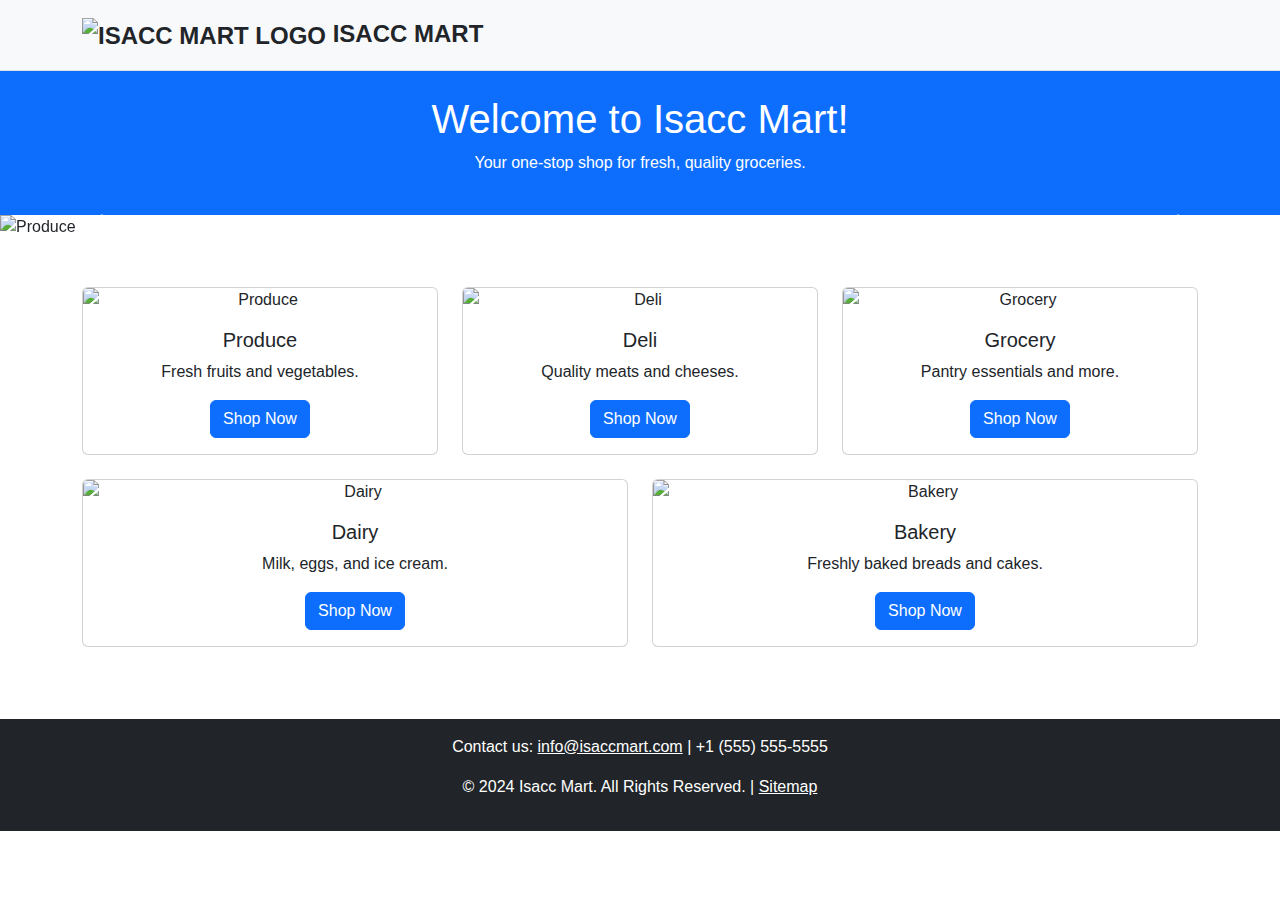
==== index.html @ 6d317cc3 "Add files via upload" ====
<!DOCTYPE html>
<html lang="en">
<head>
    <meta charset="UTF-8">
    <meta name="viewport" content="width=device-width, initial-scale=1.0">
    <title>Isacc Mart - Home</title>
    <link href="https://cdn.jsdelivr.net/npm/bootstrap@5.3.2/dist/css/bootstrap.min.css" rel="stylesheet">
    <link rel="stylesheet" href="styles.css">
</head>
<body>
<!-- Header -->
<header class="bg-light p-3 border-bottom sticky-top">
    <div class="container d-flex justify-content-between align-items-center">
        <a href="index.html" class="text-decoration-none text-dark fs-4">
            <img src="logo.jpg" alt="Isacc Mart Logo" width="40"> Isacc Mart
        </a>
        <div>
            <a href="#" class="text-dark mx-2"><i class="bi bi-instagram"></i></a>
            <a href="#" class="text-dark mx-2"><i class="bi bi-facebook"></i></a>
            <a href="#" class="text-dark mx-2"><i class="bi bi-linkedin"></i></a>
        </div>
    </div>
</header>

<!-- Main Content -->
<main>
    <!-- Banner -->
    <div class="bg-primary text-white text-center py-4">
        <h1>Welcome to Isacc Mart!</h1>
        <p>Your one-stop shop for fresh, quality groceries.</p>
    </div>

    <!-- Carousel -->

    <div id="carouselExample" class="carousel slide" data-bs-ride="carousel">
        <div class="carousel-inner">
            <div class="carousel-item active">
                <img src="produce.jpg" class="d-block w-100" style="max-height: 400px; object-fit: cover;" alt="Produce">
                <div class="carousel-caption">
                    <h5>Fresh Produce</h5>
                    <p>Starting at $1.99/lb</p>
                </div>
            </div>
            <div class="carousel-item">
                <img src="deli.jpg" class="d-block w-100" style="max-height: 400px; object-fit: cover;" alt="Deli">
                <div class="carousel-caption">
                    <h5>Quality Deli</h5>
                    <p>Cheese, Turkey, and More!</p>
                </div>
            </div>
            <div class="carousel-item">
                <img src="bakery.jpg" class="d-block w-100" style="max-height: 400px; object-fit: cover;" alt="Bakery">
                <div class="carousel-caption">
                    <h5>Fresh Bakery</h5>
                    <p>Artisan Breads and Treats</p>
                </div>
            </div>
            <div class="carousel-item">
                <img src="dairy.jpg" class="d-block w-100" style="max-height: 400px; object-fit: cover;" alt="Dairy">
                <div class="carousel-caption">
                    <h5>Premium Dairy</h5>
                    <p>Milk, Ice Cream, and More</p>
                </div>
            </div>
        </div>
        <button class="carousel-control-prev" type="button" data-bs-target="#carouselExample" data-bs-slide="prev">
            <span class="carousel-control-prev-icon" aria-hidden="true"></span>
            <span class="visually-hidden">Previous</span>
        </button>
        <button class="carousel-control-next" type="button" data-bs-target="#carouselExample" data-bs-slide="next">
            <span class="carousel-control-next-icon" aria-hidden="true"></span>
            <span class="visually-hidden">Next</span>
        </button>
    </div>

    <!-- Department Links -->
    <div class="container my-5">
        <div class="row text-center">
            <div class="col-md-4 mb-4">
                <div class="card">
                    <img src="produce.jpg" class="card-img-top" alt="Produce">
                    <div class="card-body">
                        <h5 class="card-title">Produce</h5>
                        <p class="card-text">Fresh fruits and vegetables.</p>
                        <a href="produce.html" class="btn btn-primary">Shop Now</a>
                    </div>
                </div>
            </div>
            <div class="col-md-4 mb-4">
                <div class="card">
                    <img src="deli.jpg" class="card-img-top" alt="Deli">
                    <div class="card-body">
                        <h5 class="card-title">Deli</h5>
                        <p class="card-text">Quality meats and cheeses.</p>
                        <a href="deli.html" class="btn btn-primary">Shop Now</a>
                    </div>
                </div>
            </div>
            <div class="col-md-4 mb-4">
                <div class="card">
                    <img src="grocery.jpg" class="card-img-top" alt="Grocery">
                    <div class="card-body">
                        <h5 class="card-title">Grocery</h5>
                        <p class="card-text">Pantry essentials and more.</p>
                        <a href="grocery.html" class="btn btn-primary">Shop Now</a>
                    </div>
                </div>
            </div>
            <div class="col-md-6 mb-4">
                <div class="card">
                    <img src="dairy.jpg" class="card-img-top" alt="Dairy">
                    <div class="card-body">
                        <h5 class="card-title">Dairy</h5>
                        <p class="card-text">Milk, eggs, and ice cream.</p>
                        <a href="dairy.html" class="btn btn-primary">Shop Now</a>
                    </div>
                </div>
            </div>
            <div class="col-md-6 mb-4">
                <div class="card">
                    <img src="bakery.jpg" class="card-img-top" alt="Bakery">
                    <div class="card-body">
                        <h5 class="card-title">Bakery</h5>
                        <p class="card-text">Freshly baked breads and cakes.</p>
                        <a href="bakery.html" class="btn btn-primary">Shop Now</a>
                    </div>
                </div>
            </div>
        </div>
    </div>
</main>

<!-- Footer -->
<footer class="bg-dark text-white text-center py-3">
    <p>Contact us: <a href="#" class="text-white">info@isaccmart.com</a> | +1 (555) 555-5555</p>
    <p>&copy; 2024 Isacc Mart. All Rights Reserved. | <a href="sitemap.html" class="text-white">Sitemap</a></p>
</footer>

<!-- Scripts -->
<script src="https://cdn.jsdelivr.net/npm/bootstrap@5.3.2/dist/js/bootstrap.bundle.min.js"></script>
</body>
</html>
---- styles.css ----
body {
    font-family: Arial, sans-serif;
}

header a {
    text-transform: uppercase;
    font-weight: bold;
}

footer p a:hover {
    text-decoration: underline;
}
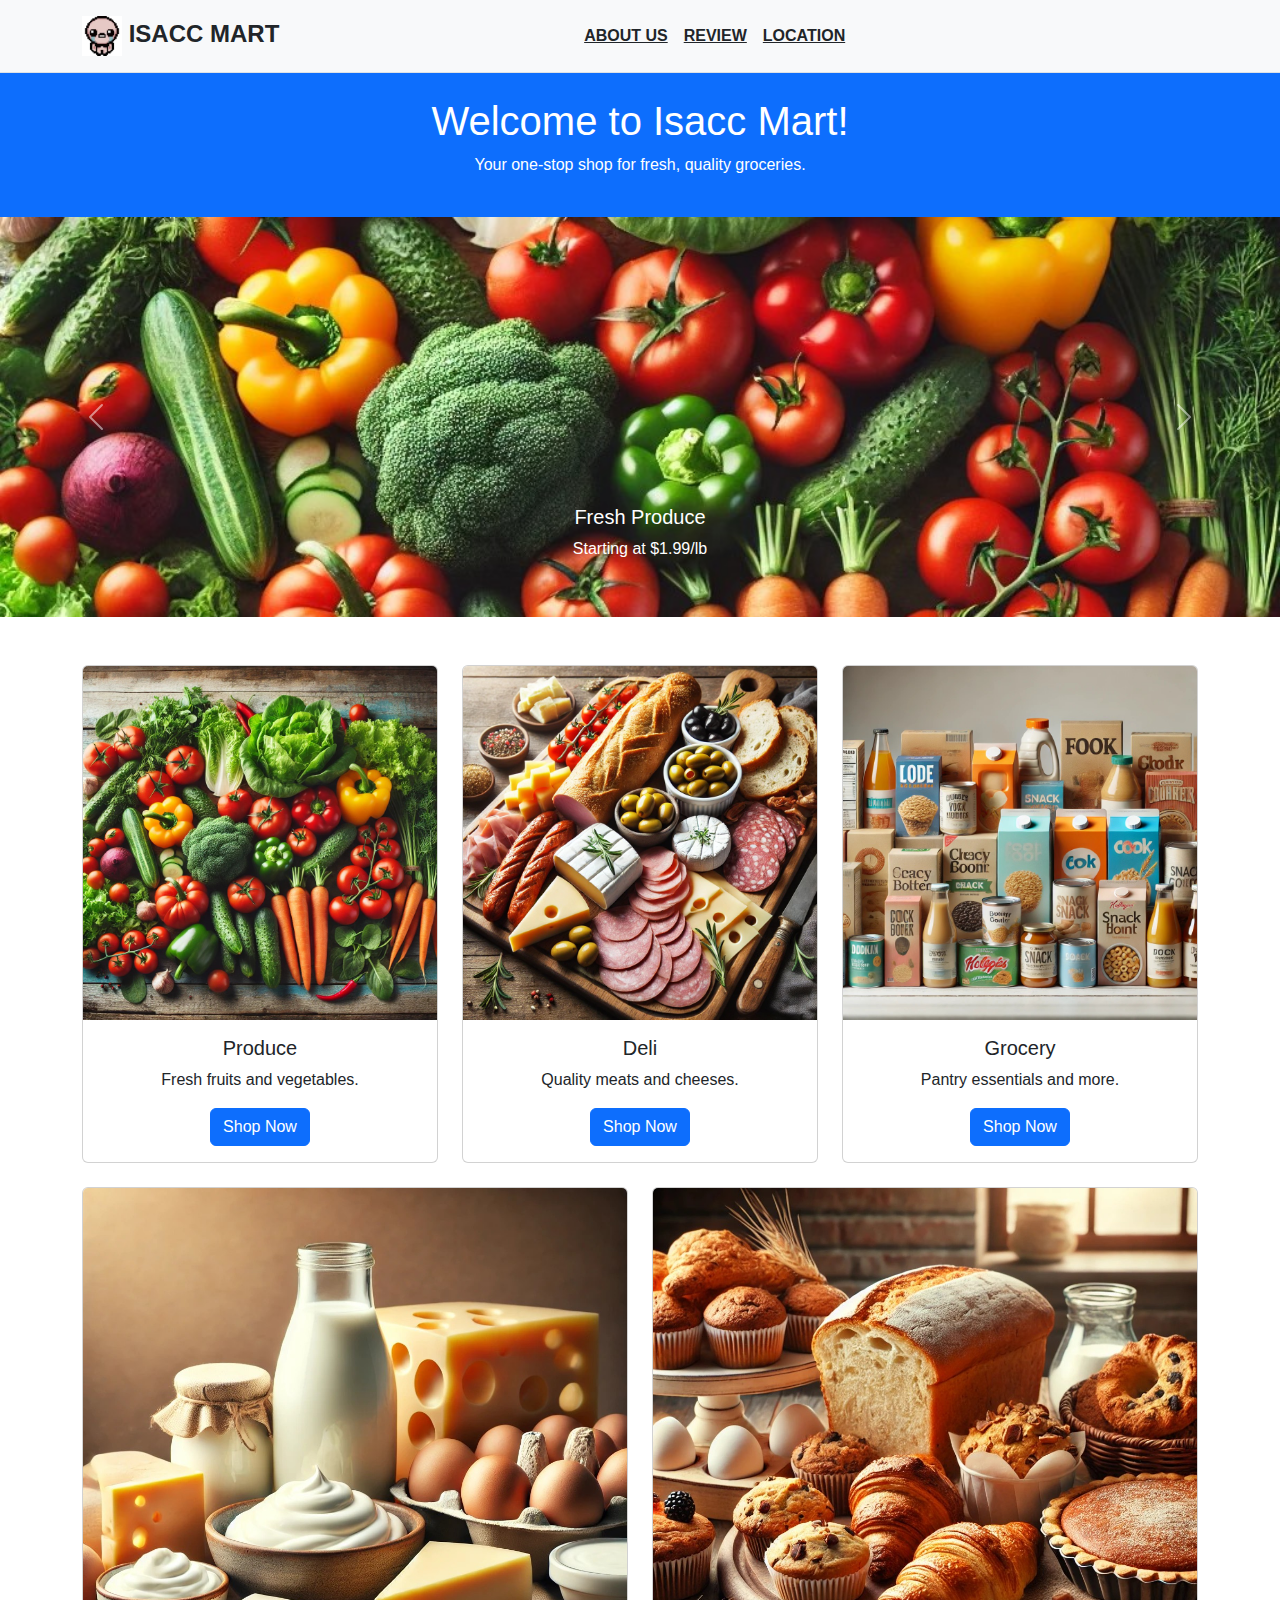
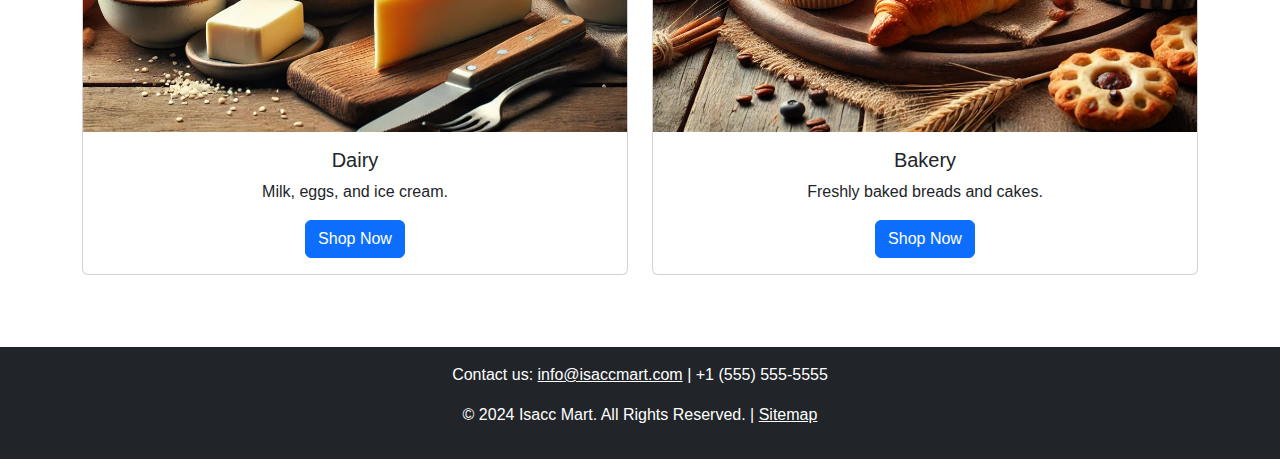
==== commit 9b0e1661: "Update index.html" ====
--- a/index.html
+++ b/index.html
@@ -11,9 +11,19 @@
 <!-- Header -->
 <header class="bg-light p-3 border-bottom sticky-top">
     <div class="container d-flex justify-content-between align-items-center">
+        <!-- Logo and Home Link -->
         <a href="index.html" class="text-decoration-none text-dark fs-4">
             <img src="logo.jpg" alt="Isacc Mart Logo" width="40"> Isacc Mart
         </a>
+        
+        <!-- Navigation Links -->
+        <div class="d-flex">
+            <a href="about-us.html" class="text-dark mx-2">About Us</a>
+            <a href="review.html" class="text-dark mx-2">Review</a>
+            <a href="location.html" class="text-dark mx-2">Location</a>
+        </div>
+        
+        <!-- Social Media Links -->
         <div>
             <a href="#" class="text-dark mx-2"><i class="bi bi-instagram"></i></a>
             <a href="#" class="text-dark mx-2"><i class="bi bi-facebook"></i></a>
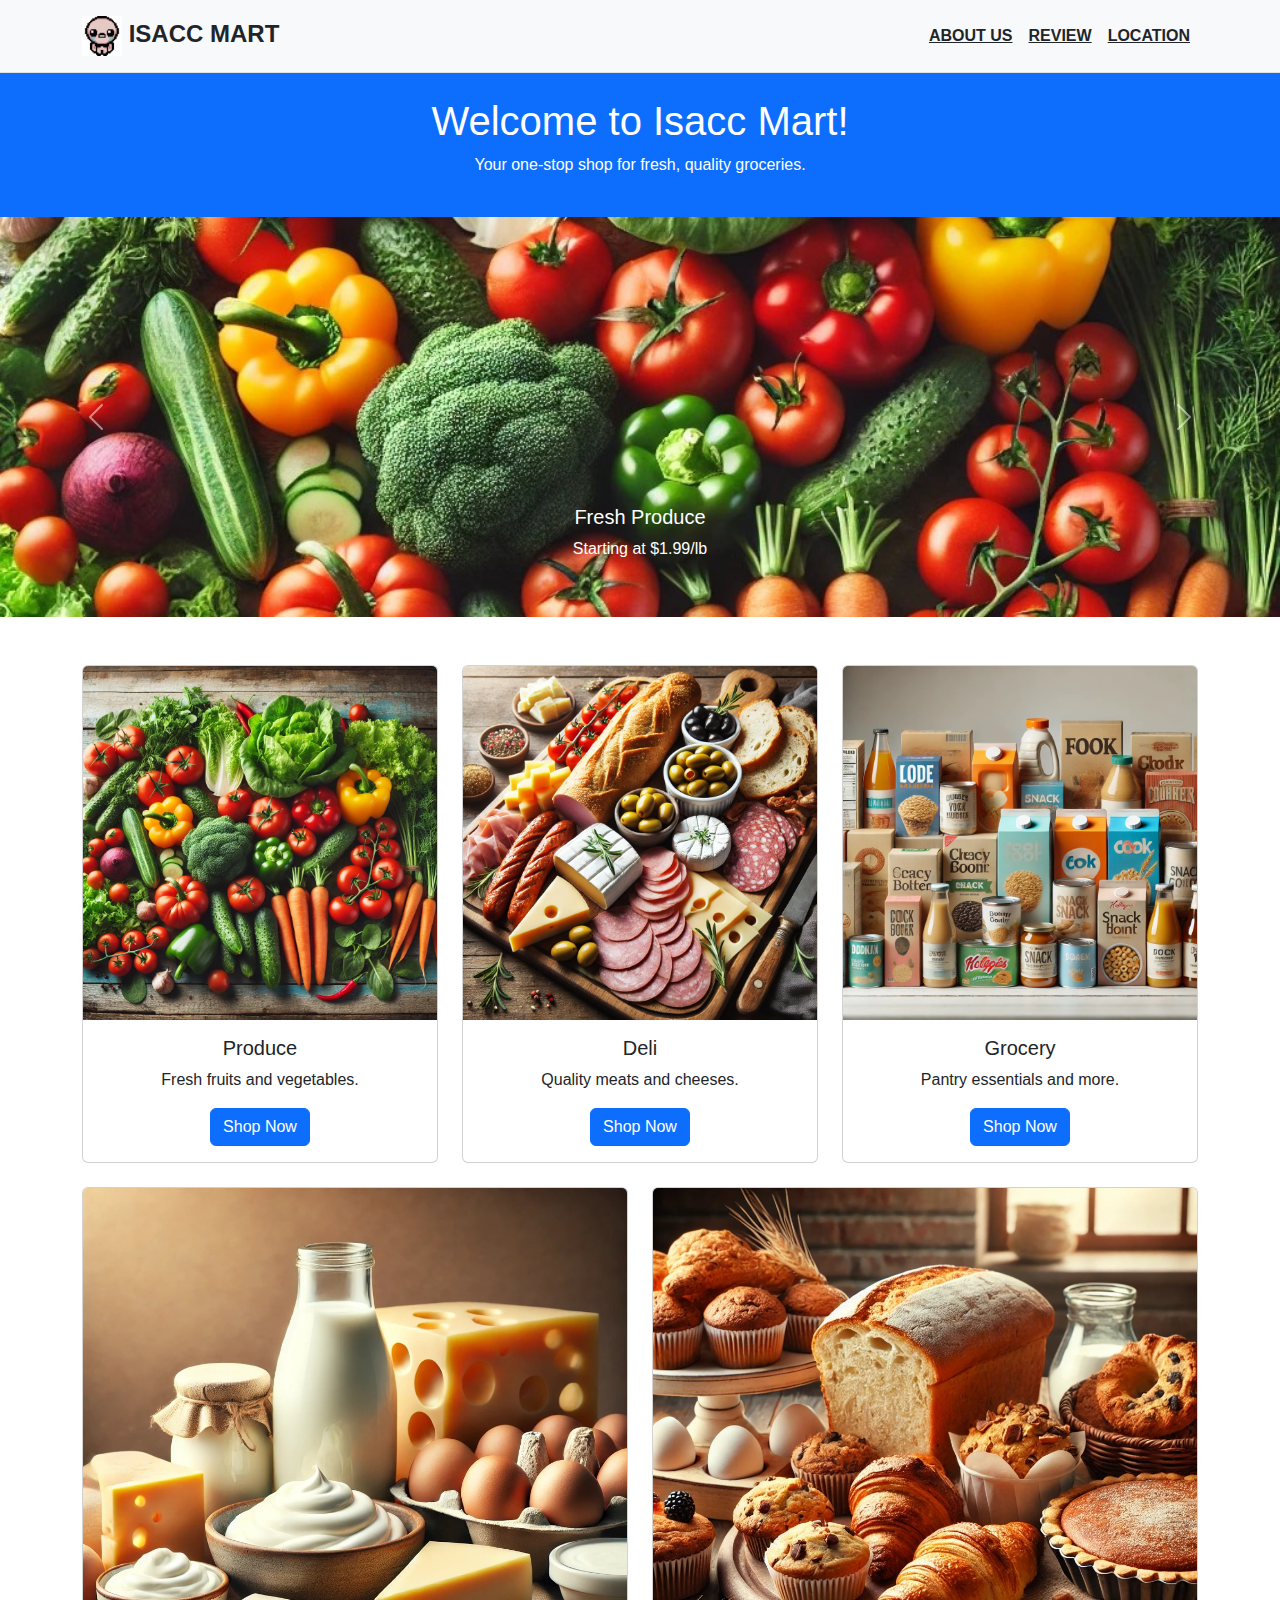
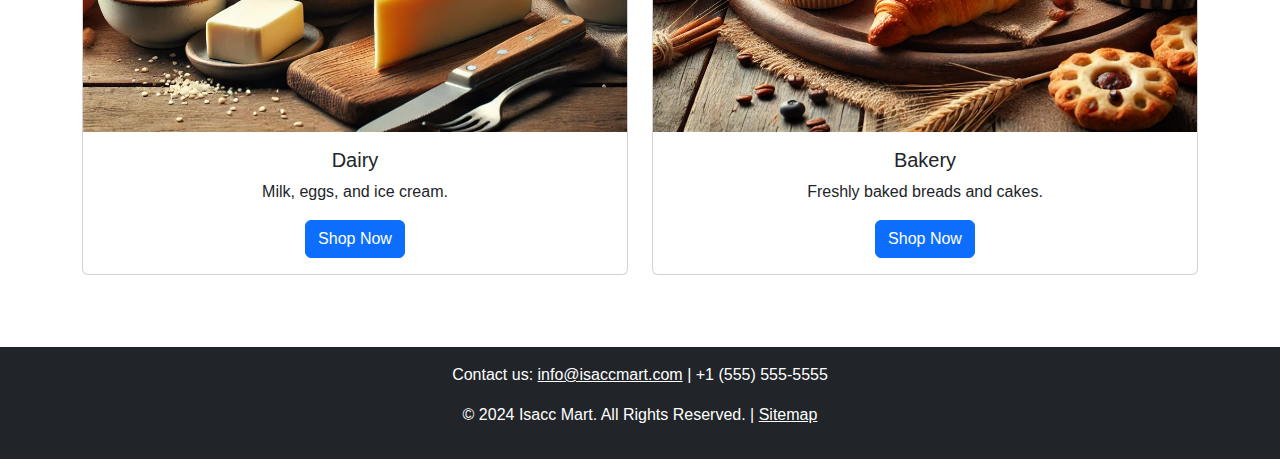
==== commit f55f8bc5: "Update index.html" ====
--- a/index.html
+++ b/index.html
@@ -18,17 +18,10 @@
         
         <!-- Navigation Links -->
         <div class="d-flex">
-            <a href="about-us.html" class="text-dark mx-2">About Us</a>
+            <a href="about.html" class="text-dark mx-2">About Us</a>
             <a href="review.html" class="text-dark mx-2">Review</a>
             <a href="location.html" class="text-dark mx-2">Location</a>
-        </div>
-        
-        <!-- Social Media Links -->
-        <div>
-            <a href="#" class="text-dark mx-2"><i class="bi bi-instagram"></i></a>
-            <a href="#" class="text-dark mx-2"><i class="bi bi-facebook"></i></a>
-            <a href="#" class="text-dark mx-2"><i class="bi bi-linkedin"></i></a>
-        </div>
+        </div
     </div>
 </header>
 
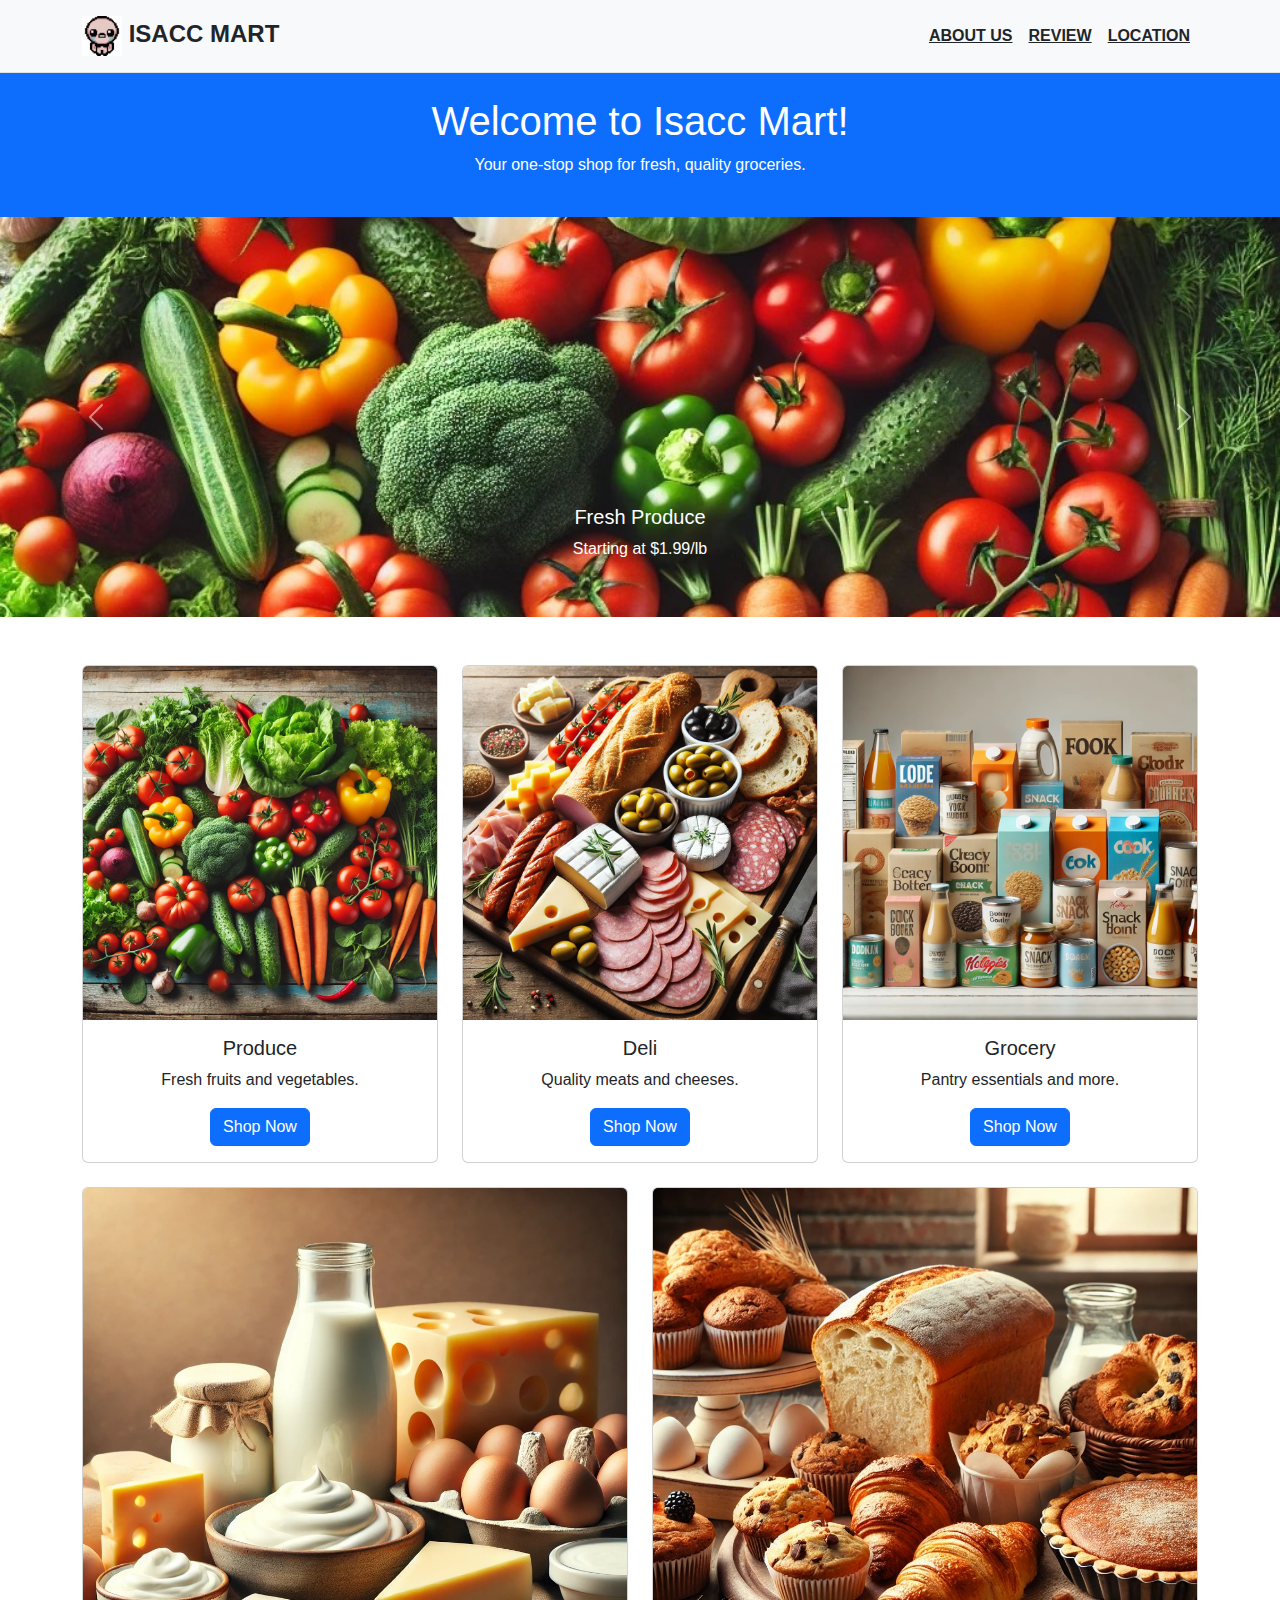
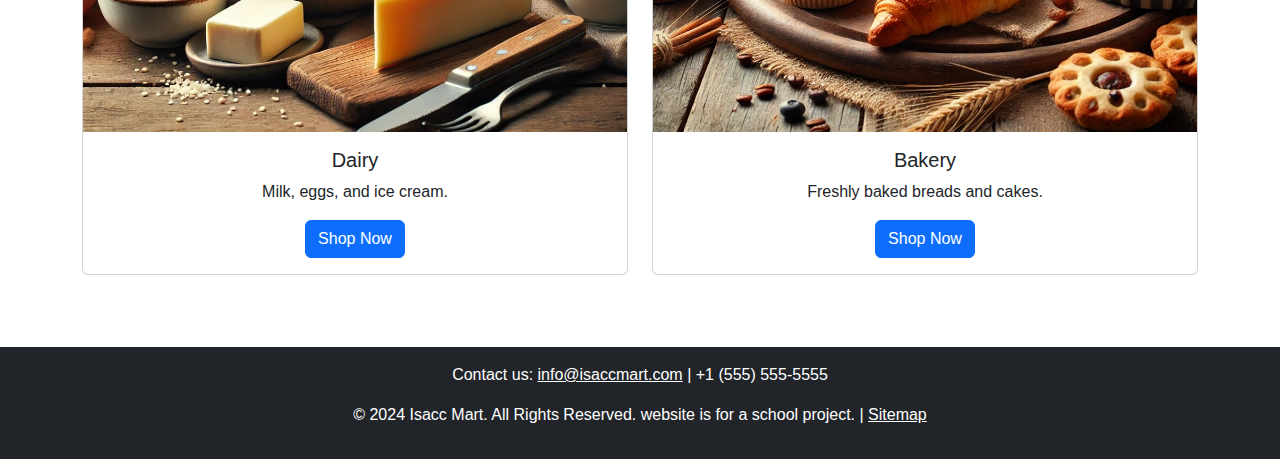
==== commit 3c933964: "Update index.html" ====
--- a/index.html
+++ b/index.html
@@ -136,7 +136,7 @@
 <!-- Footer -->
 <footer class="bg-dark text-white text-center py-3">
     <p>Contact us: <a href="#" class="text-white">info@isaccmart.com</a> | +1 (555) 555-5555</p>
-    <p>&copy; 2024 Isacc Mart. All Rights Reserved. | <a href="sitemap.html" class="text-white">Sitemap</a></p>
+    <p>&copy; 2024 Isacc Mart. All Rights Reserved. website is for a school project. | <a href="sitemap.html" class="text-white">Sitemap</a></p>
 </footer>
 
 <!-- Scripts -->
